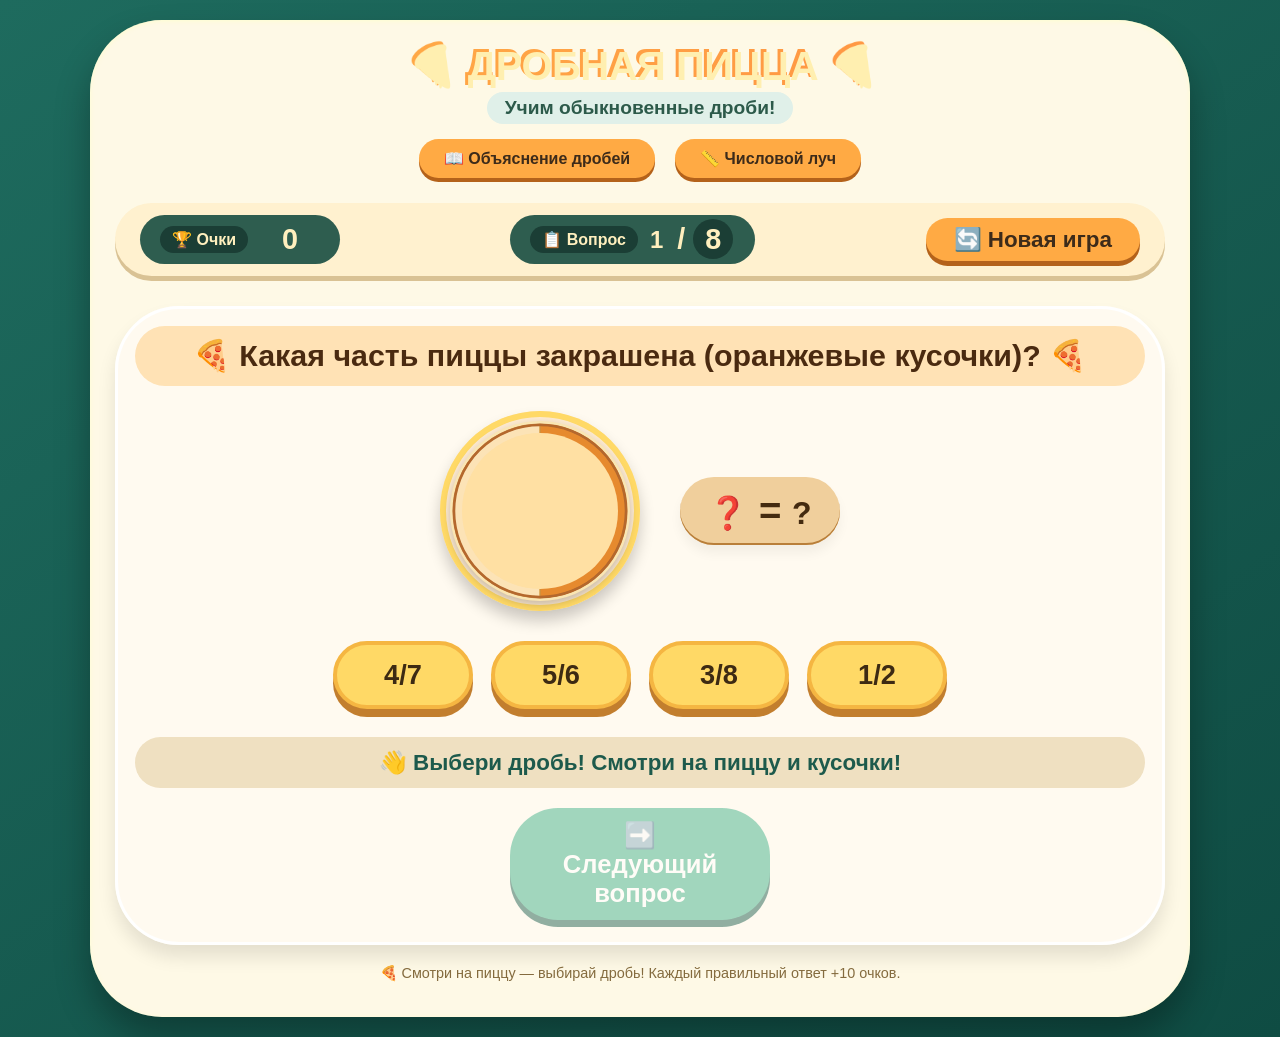
==== fraction-game/index.html @ 9edea2ef "Добавлены все три папки проекта" ====
<!DOCTYPE html>
<html lang="ru">
<head>
    <meta charset="UTF-8">
    <meta name="viewport" content="width=device-width, initial-scale=1.0, user-scalable=no">
    <title>Игра: Обыкновенные дроби - Дробная пицца</title>
    <link rel="stylesheet" href="style.css">
</head>
<body>
<div class="game-container" id="gameApp">
    <div class="game-header">
        <h1>🍕 ДРОБНАЯ ПИЦЦА 🍕</h1>
        <div class="sub">Учим обыкновенные дроби!</div>
    </div>

    <!-- КНОПКИ ПЕРЕХОДА НА ДРУГИЕ САЙТЫ -->
    <div class="nav-links">
        <a href="../fraction-explanation/index.html" class="nav-btn" target="_blank">📖 Объяснение дробей</a>
        <a href="../fraction-ray/index.html" class="nav-btn" target="_blank">📏 Числовой луч</a>
    </div>

    <div class="stats-panel">
        <div class="score-box">
            <span>🏆 Очки</span>
            <span id="scoreDisplay">0</span>
        </div>
        <div class="question-counter">
            <span>📋 Вопрос</span>
            <span id="questionIdxDisplay">1</span><span> / <span id="totalQuestionsSpan">8</span></span>
        </div>
        <button class="reset-btn" id="resetGameBtn">🔄 Новая игра</button>
    </div>

    <div class="question-area">
        <div class="question-text" id="questionText">
            Какую часть пиццы закрашено?
        </div>
        <div class="fraction-pizza">
            <div class="canvas-pizza">
                <canvas id="pizzaCanvas" width="180" height="180"></canvas>
            </div>
            <div class="fraction-label">
                <span>❓</span> = <span id="fractionHint">?</span>
            </div>
        </div>
        <div class="options-grid" id="optionsContainer"></div>
        <div class="message-area" id="messageBox">
            👋 Нажми на правильную дробь!
        </div>
        <button class="next-btn" id="nextQuestionBtn" disabled>➡️ Следующий вопрос</button>
    </div>
    <footer>🍕 Смотри на пиццу — выбирай дробь! Каждый правильный ответ +10 очков.</footer>
</div>

<script src="script.js"></script>
</body>
</html>
---- fraction-game/style.css ----
* {
    box-sizing: border-box;
    user-select: none;
}

body {
    margin: 0;
    min-height: 100vh;
    background: linear-gradient(145deg, #1e6b5e 0%, #0f4c43 100%);
    font-family: 'Segoe UI', 'Comic Neue', 'Comic Sans MS', 'Chalkboard SE', 'Nunito', sans-serif;
    display: flex;
    justify-content: center;
    align-items: center;
    padding: 20px;
}

.game-container {
    max-width: 1100px;
    width: 100%;
    background: #fef9e6;
    border-radius: 72px;
    box-shadow: 0 20px 35px rgba(0, 0, 0, 0.3), inset 0 1px 4px rgba(255,255,200,0.8);
    overflow: hidden;
    padding: 20px 25px 35px;
}

/* КНОПКИ НАВИГАЦИИ МЕЖДУ САЙТАМИ */
.nav-links {
    display: flex;
    justify-content: center;
    gap: 20px;
    margin-bottom: 25px;
    flex-wrap: wrap;
}

.nav-btn {
    background: #ffaa44;
    color: #3d2b1a;
    text-decoration: none;
    padding: 10px 25px;
    border-radius: 50px;
    font-weight: bold;
    font-size: 1rem;
    transition: 0.1s linear;
    box-shadow: 0 4px 0 #b4621a;
    display: inline-block;
}

.nav-btn:active {
    transform: translateY(2px);
    box-shadow: 0 1px 0 #b4621a;
}

.game-header {
    text-align: center;
    margin-bottom: 15px;
}

h1 {
    font-size: 2.5rem;
    background: linear-gradient(135deg, #ffb347, #ff8c42);
    background-clip: text;
    -webkit-background-clip: text;
    color: transparent;
    text-shadow: 3px 3px 0 #ffefb0;
    margin: 0 0 5px 0;
    letter-spacing: -0.5px;
}

.sub {
    font-size: 1.2rem;
    color: #2c5a4a;
    background: #e0f0e9;
    display: inline-block;
    padding: 5px 18px;
    border-radius: 40px;
    font-weight: bold;
}

.stats-panel {
    display: flex;
    justify-content: space-between;
    align-items: center;
    background: #fff1cf;
    padding: 12px 25px;
    border-radius: 60px;
    margin-bottom: 30px;
    flex-wrap: wrap;
    gap: 15px;
    box-shadow: 0 5px 0 #d9c294;
}

.score-box, .question-counter {
    background: #2e5d4f;
    padding: 8px 20px;
    border-radius: 40px;
    color: #ffefbe;
    font-weight: bold;
    font-size: 1.5rem;
    display: flex;
    align-items: center;
    gap: 12px;
}

.score-box span:first-child, .question-counter span:first-child {
    font-size: 1rem;
    background: #1b3e35;
    padding: 4px 12px;
    border-radius: 30px;
}

.score-box span:last-child, .question-counter span:last-child {
    font-size: 1.8rem;
    min-width: 60px;
    text-align: center;
}

.reset-btn {
    background: #ffaa44;
    border: none;
    font-size: 1.4rem;
    font-weight: bold;
    padding: 8px 28px;
    border-radius: 50px;
    cursor: pointer;
    font-family: inherit;
    color: #3d2b1a;
    transition: 0.1s linear;
    box-shadow: 0 5px 0 #b4621a;
}

.reset-btn:active {
    transform: translateY(2px);
    box-shadow: 0 2px 0 #b4621a;
}

.question-area {
    background: #fffaf0;
    border-radius: 64px;
    padding: 20px 20px 25px;
    margin-bottom: 20px;
    box-shadow: inset 0 0 0 3px white, 0 12px 18px rgba(0,0,0,0.1);
}

.question-text {
    font-size: 1.9rem;
    text-align: center;
    background: #ffe2b5;
    padding: 12px;
    border-radius: 48px;
    margin-bottom: 25px;
    font-weight: bold;
    color: #4a2a10;
}

.fraction-pizza {
    display: flex;
    flex-wrap: wrap;
    justify-content: center;
    align-items: center;
    gap: 40px;
    margin-bottom: 30px;
}

.canvas-pizza {
    background: #fce9cf;
    border-radius: 50%;
    box-shadow: 0 10px 15px rgba(0,0,0,0.2), inset 0 0 0 6px #ffd966;
    width: 200px;
    height: 200px;
    display: flex;
    justify-content: center;
    align-items: center;
}

canvas {
    width: 180px;
    height: 180px;
    display: block;
    border-radius: 50%;
    background: #fae6b3;
    box-shadow: 0 4px 8px rgba(0,0,0,0.2);
}

.fraction-label {
    font-size: 2.4rem;
    font-weight: bold;
    background: #f0cf9c;
    padding: 12px 28px;
    border-radius: 70px;
    color: #442b10;
    box-shadow: inset 0 -2px 0 #b97f3a, 0 8px 12px rgba(0,0,0,0.05);
}

.fraction-label span {
    font-size: 2rem;
}

.options-grid {
    display: flex;
    flex-wrap: wrap;
    justify-content: center;
    gap: 18px;
    margin-top: 15px;
}

.option-btn {
    background: #ffd966;
    border: 4px solid #f5b642;
    font-size: 1.7rem;
    font-weight: bold;
    font-family: inherit;
    padding: 14px 28px;
    min-width: 140px;
    border-radius: 60px;
    cursor: pointer;
    transition: 0.07s linear;
    color: #3d2a13;
    box-shadow: 0 8px 0 #c27e2e;
    text-align: center;
}

.option-btn:active {
    transform: translateY(4px);
    box-shadow: 0 3px 0 #c27e2e;
}

.option-btn.correct-feedback {
    background: #6fcf97;
    border-color: #2e7d32;
    box-shadow: 0 4px 0 #1b5e20;
    transform: translateY(4px);
}

.option-btn.wrong-feedback {
    background: #e67e5e;
    border-color: #b13e2d;
    box-shadow: 0 4px 0 #8b2c1a;
    transform: translateY(4px);
}

.message-area {
    margin-top: 28px;
    text-align: center;
    font-size: 1.4rem;
    font-weight: bold;
    background: #efe0c1;
    padding: 12px;
    border-radius: 48px;
    color: #1d5a4c;
}

.next-btn {
    background: #46b38c;
    border: none;
    font-size: 1.6rem;
    font-weight: bold;
    color: white;
    padding: 12px 35px;
    border-radius: 48px;
    margin-top: 20px;
    cursor: pointer;
    font-family: inherit;
    box-shadow: 0 7px 0 #256454;
    transition: 0.07s linear;
    width: 100%;
    max-width: 260px;
    margin-left: auto;
    margin-right: auto;
    display: block;
}

.next-btn:active {
    transform: translateY(4px);
    box-shadow: 0 2px 0 #256454;
}

.next-btn:disabled {
    opacity: 0.5;
    transform: none;
    cursor: not-allowed;
}

footer {
    text-align: center;
    margin-top: 20px;
    font-size: 0.9rem;
    color: #846b3e;
}

@media (max-width: 600px) {
    .game-container {
        padding: 12px 16px 25px;
    }
    .option-btn {
        font-size: 1.3rem;
        padding: 10px 18px;
        min-width: 110px;
    }
    .fraction-label {
        font-size: 1.8rem;
    }
    .question-text {
        font-size: 1.4rem;
    }
    .score-box, .question-counter {
        font-size: 1.2rem;
        padding: 4px 14px;
    }
    .nav-btn {
        padding: 6px 16px;
        font-size: 0.9rem;
    }
}
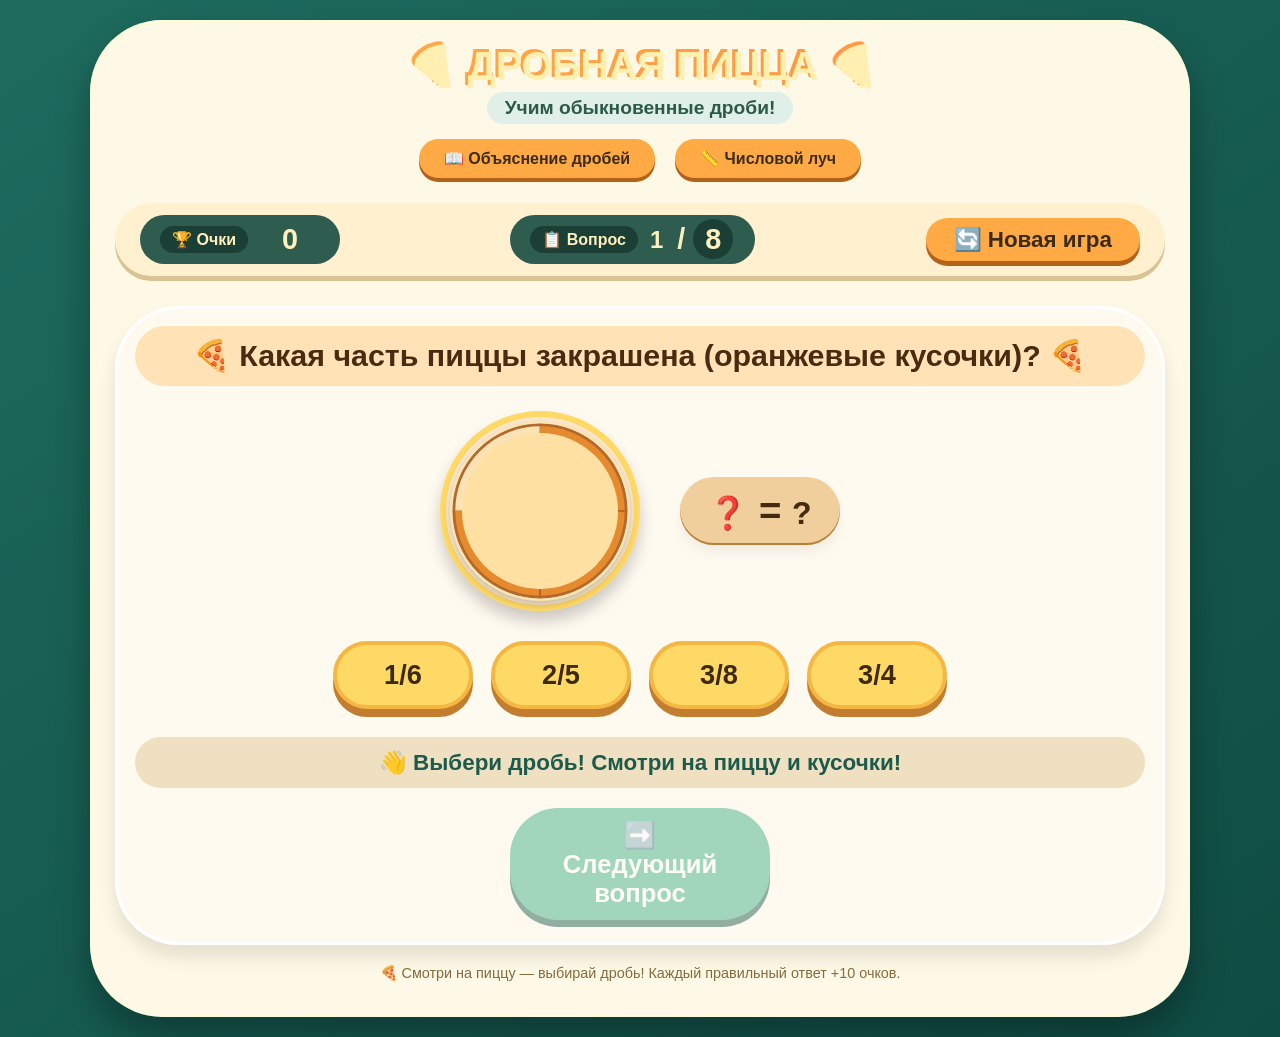
==== commit 77afbde8: "Update index.html Убран target" ====
--- a/fraction-game/index.html
+++ b/fraction-game/index.html
@@ -15,8 +15,8 @@
 
     <!-- КНОПКИ ПЕРЕХОДА НА ДРУГИЕ САЙТЫ -->
     <div class="nav-links">
-        <a href="../fraction-explanation/index.html" class="nav-btn" target="_blank">📖 Объяснение дробей</a>
-        <a href="../fraction-ray/index.html" class="nav-btn" target="_blank">📏 Числовой луч</a>
+        <a href="../fraction-explanation/index.html" class="nav-btn">📖 Объяснение дробей</a>
+        <a href="../fraction-ray/index.html" class="nav-btn">📏 Числовой луч</a>
     </div>
 
     <div class="stats-panel">
@@ -54,4 +54,4 @@
 
 <script src="script.js"></script>
 </body>
-</html>+</html>
